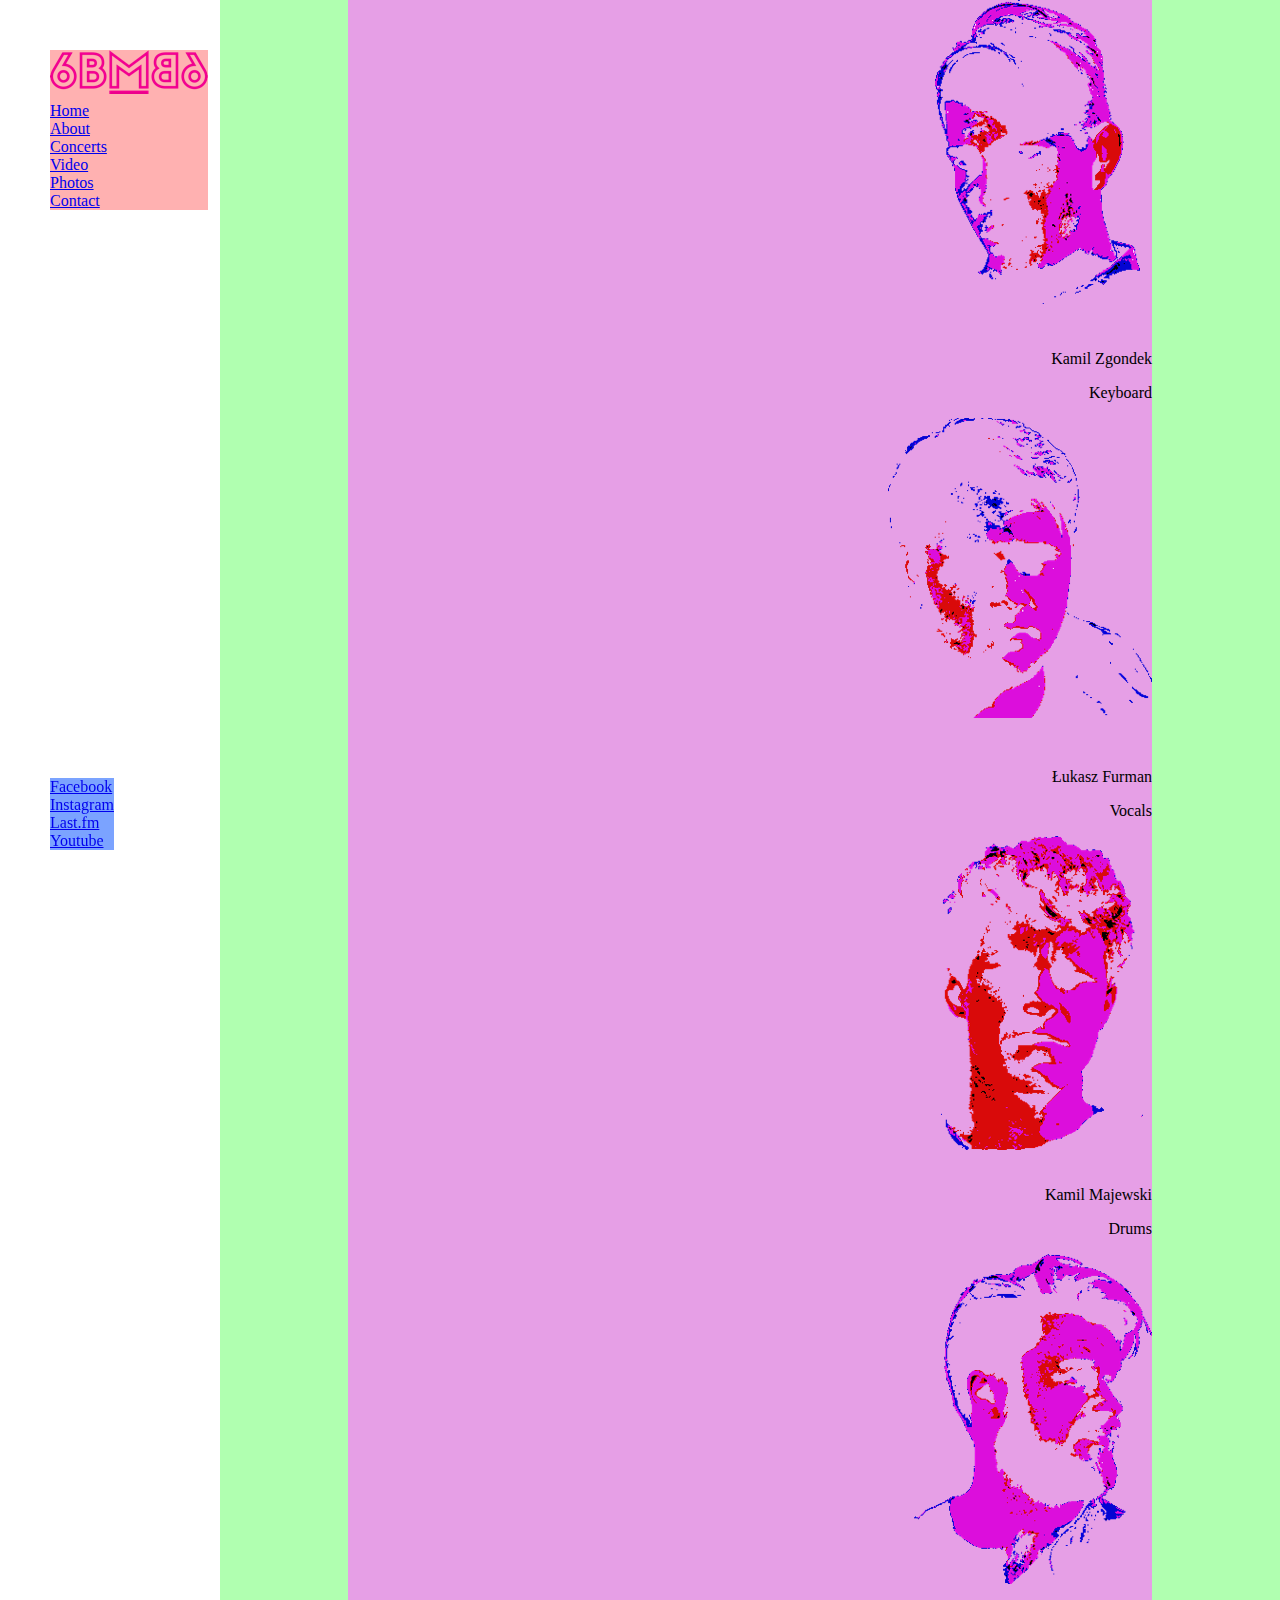
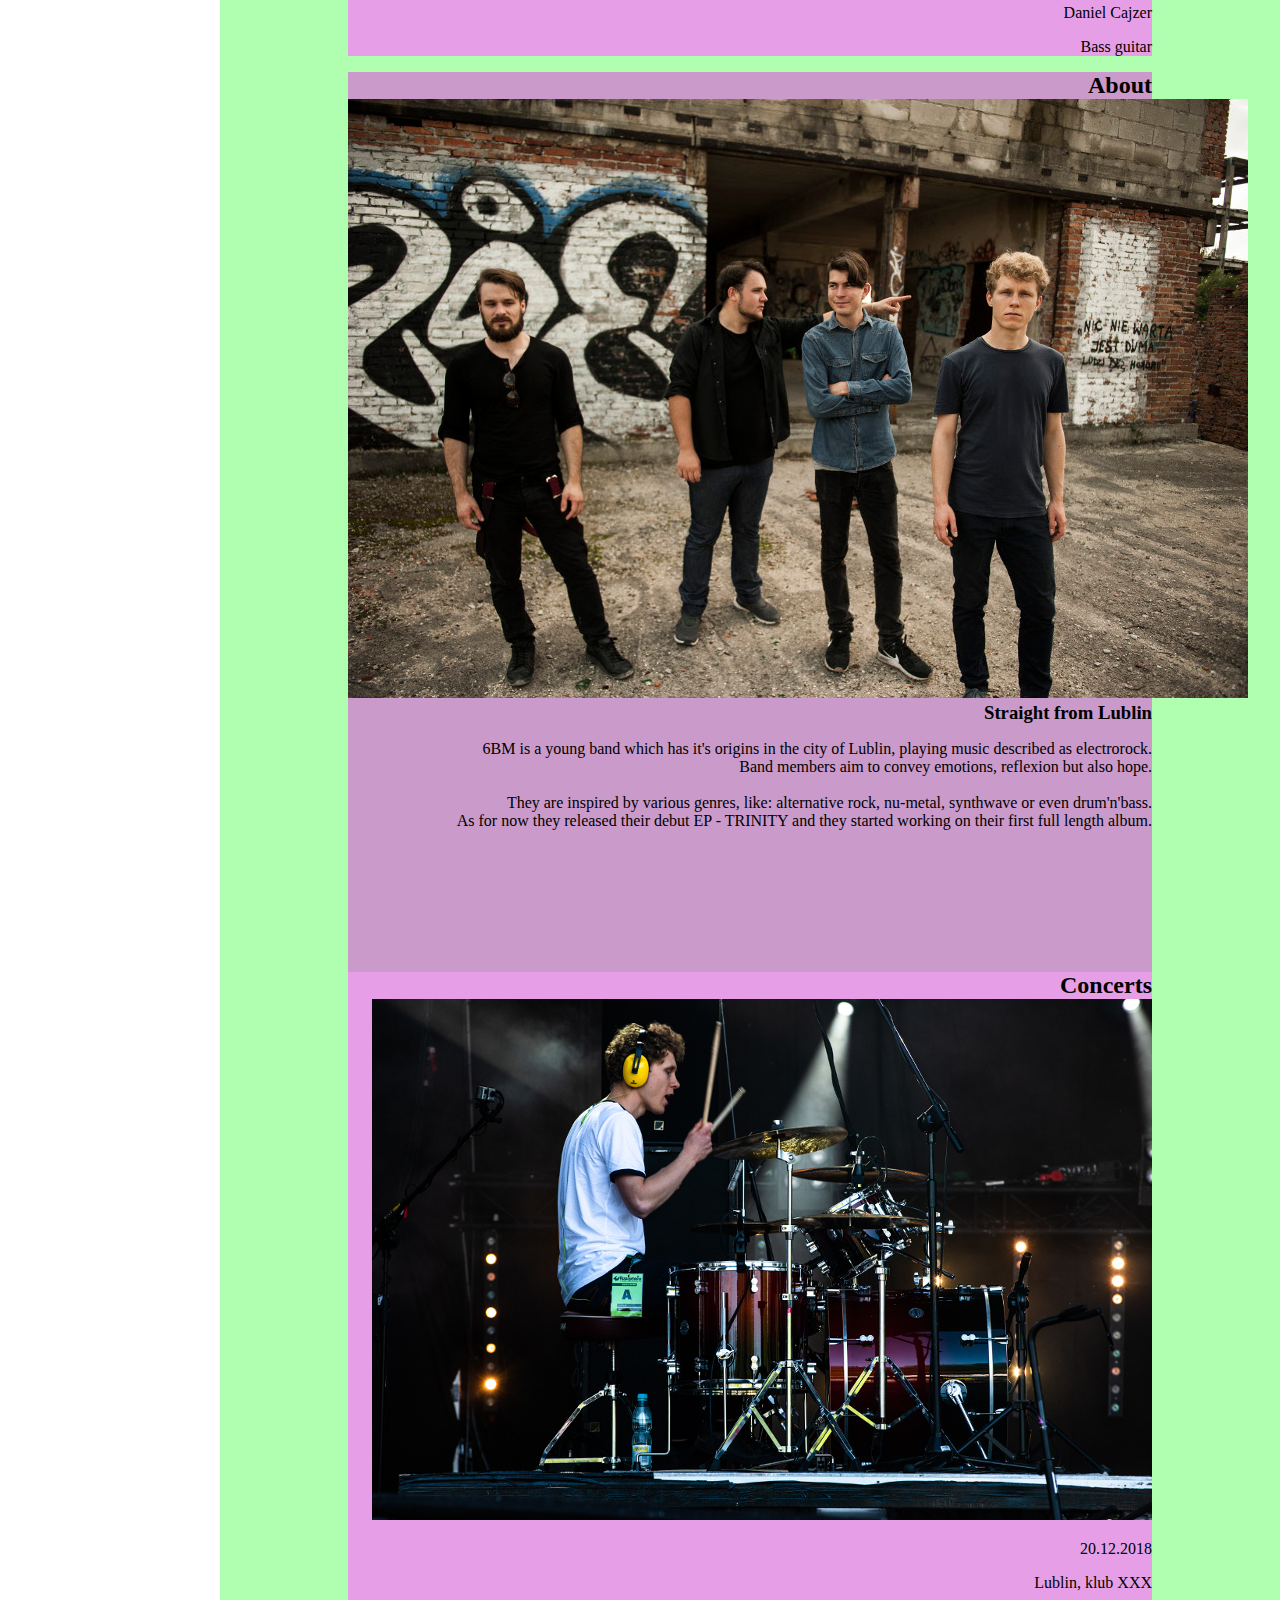
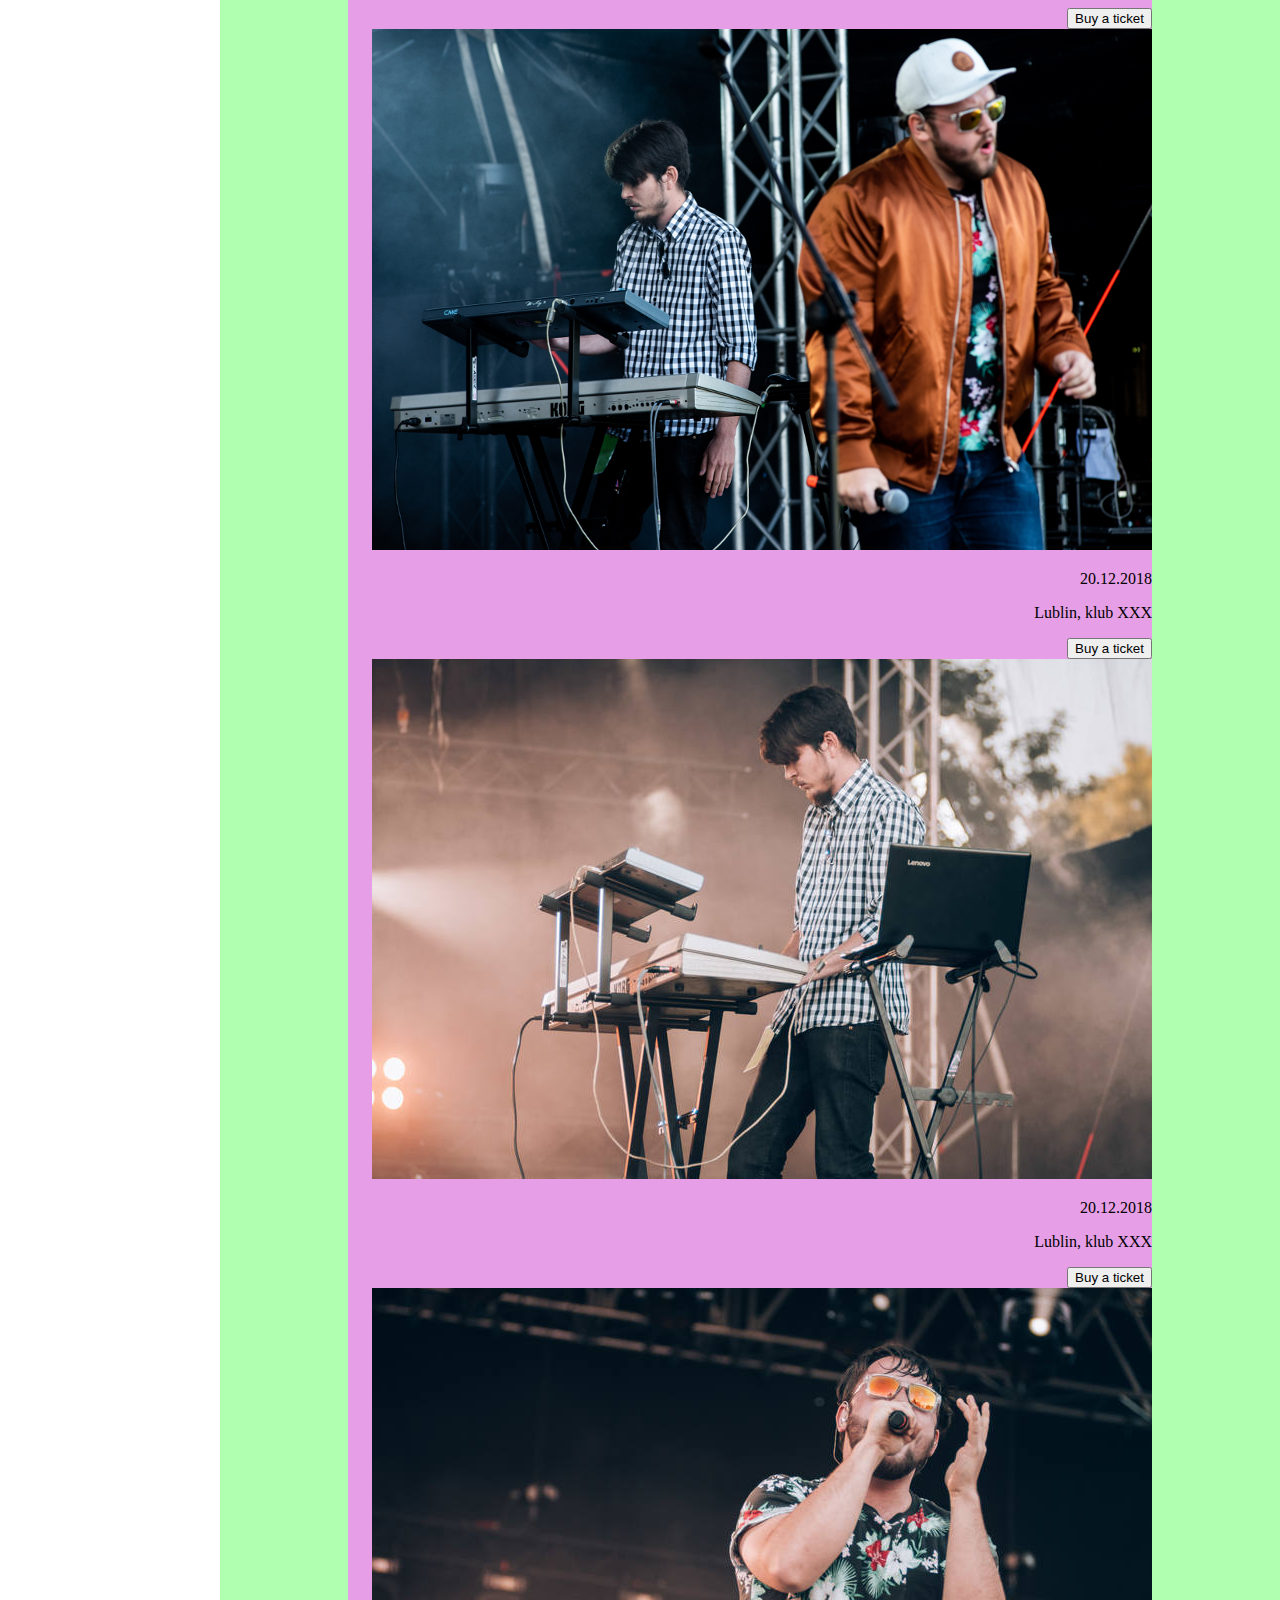
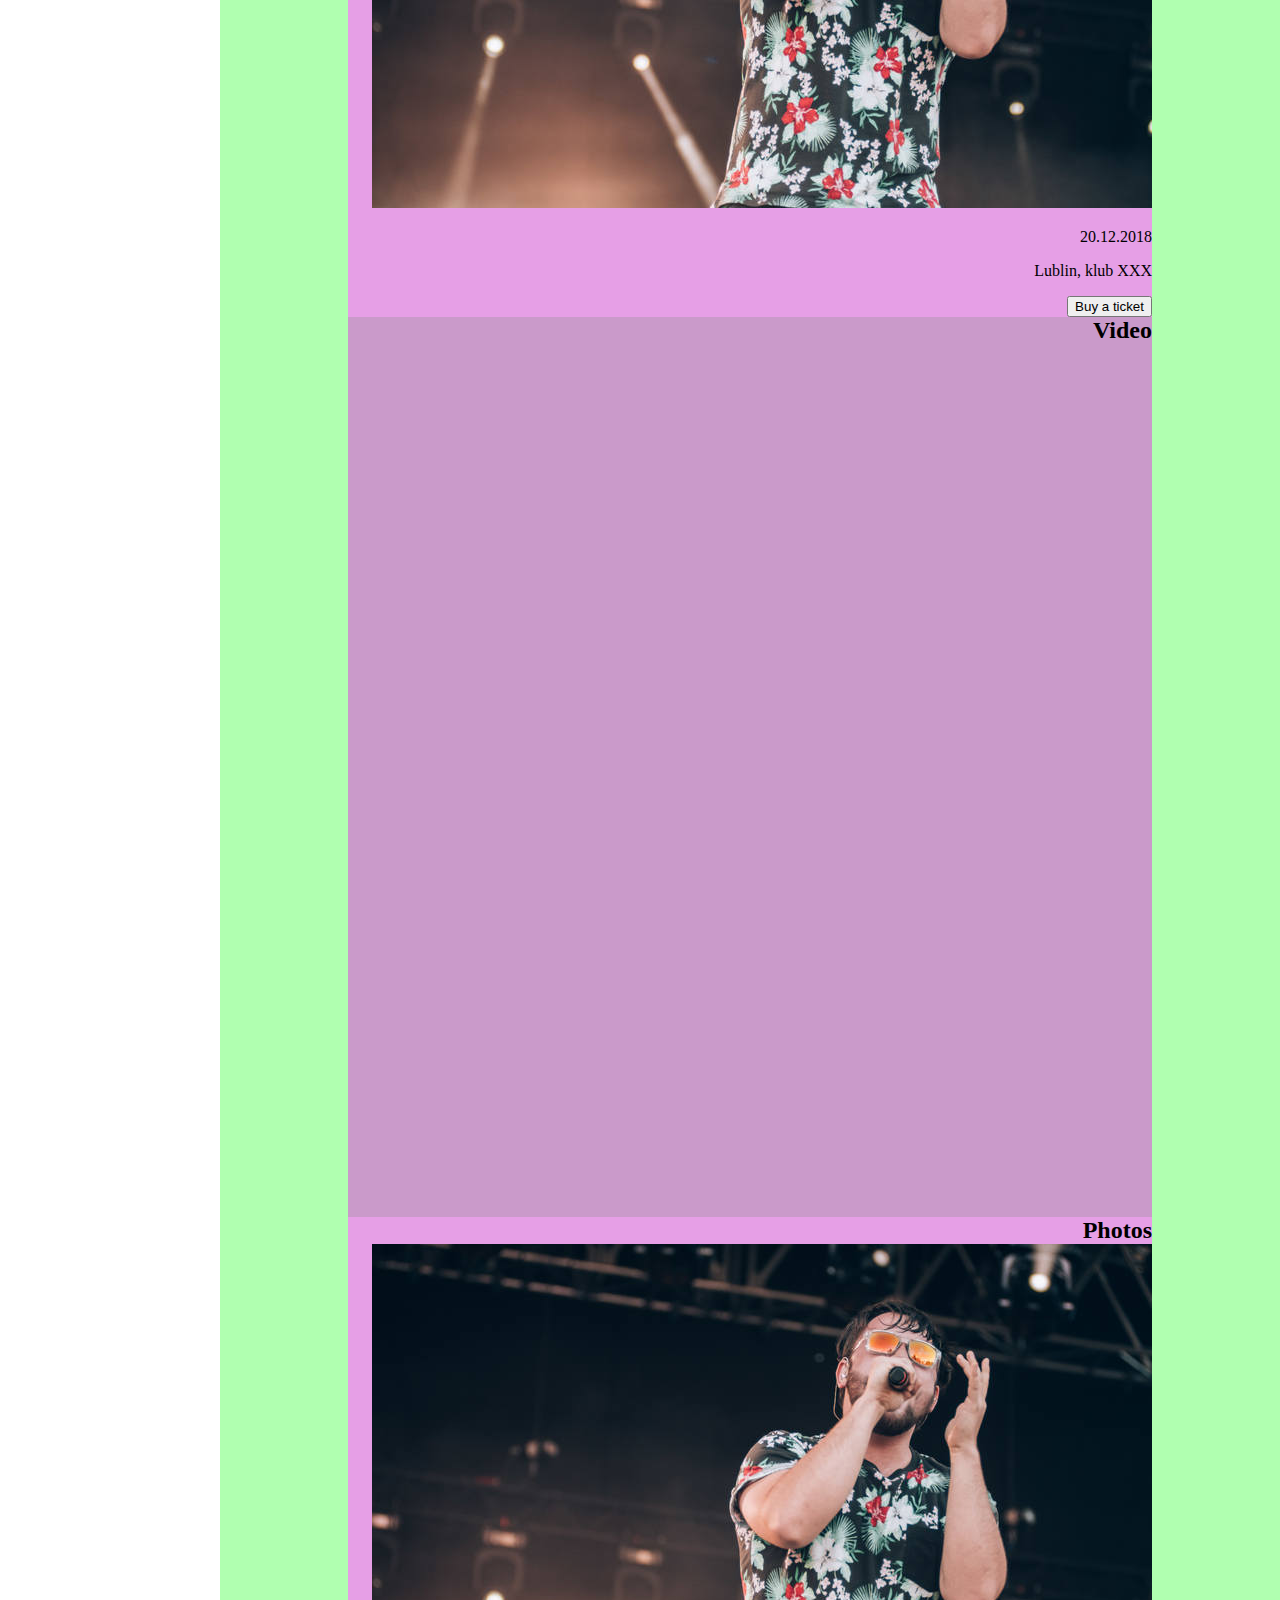
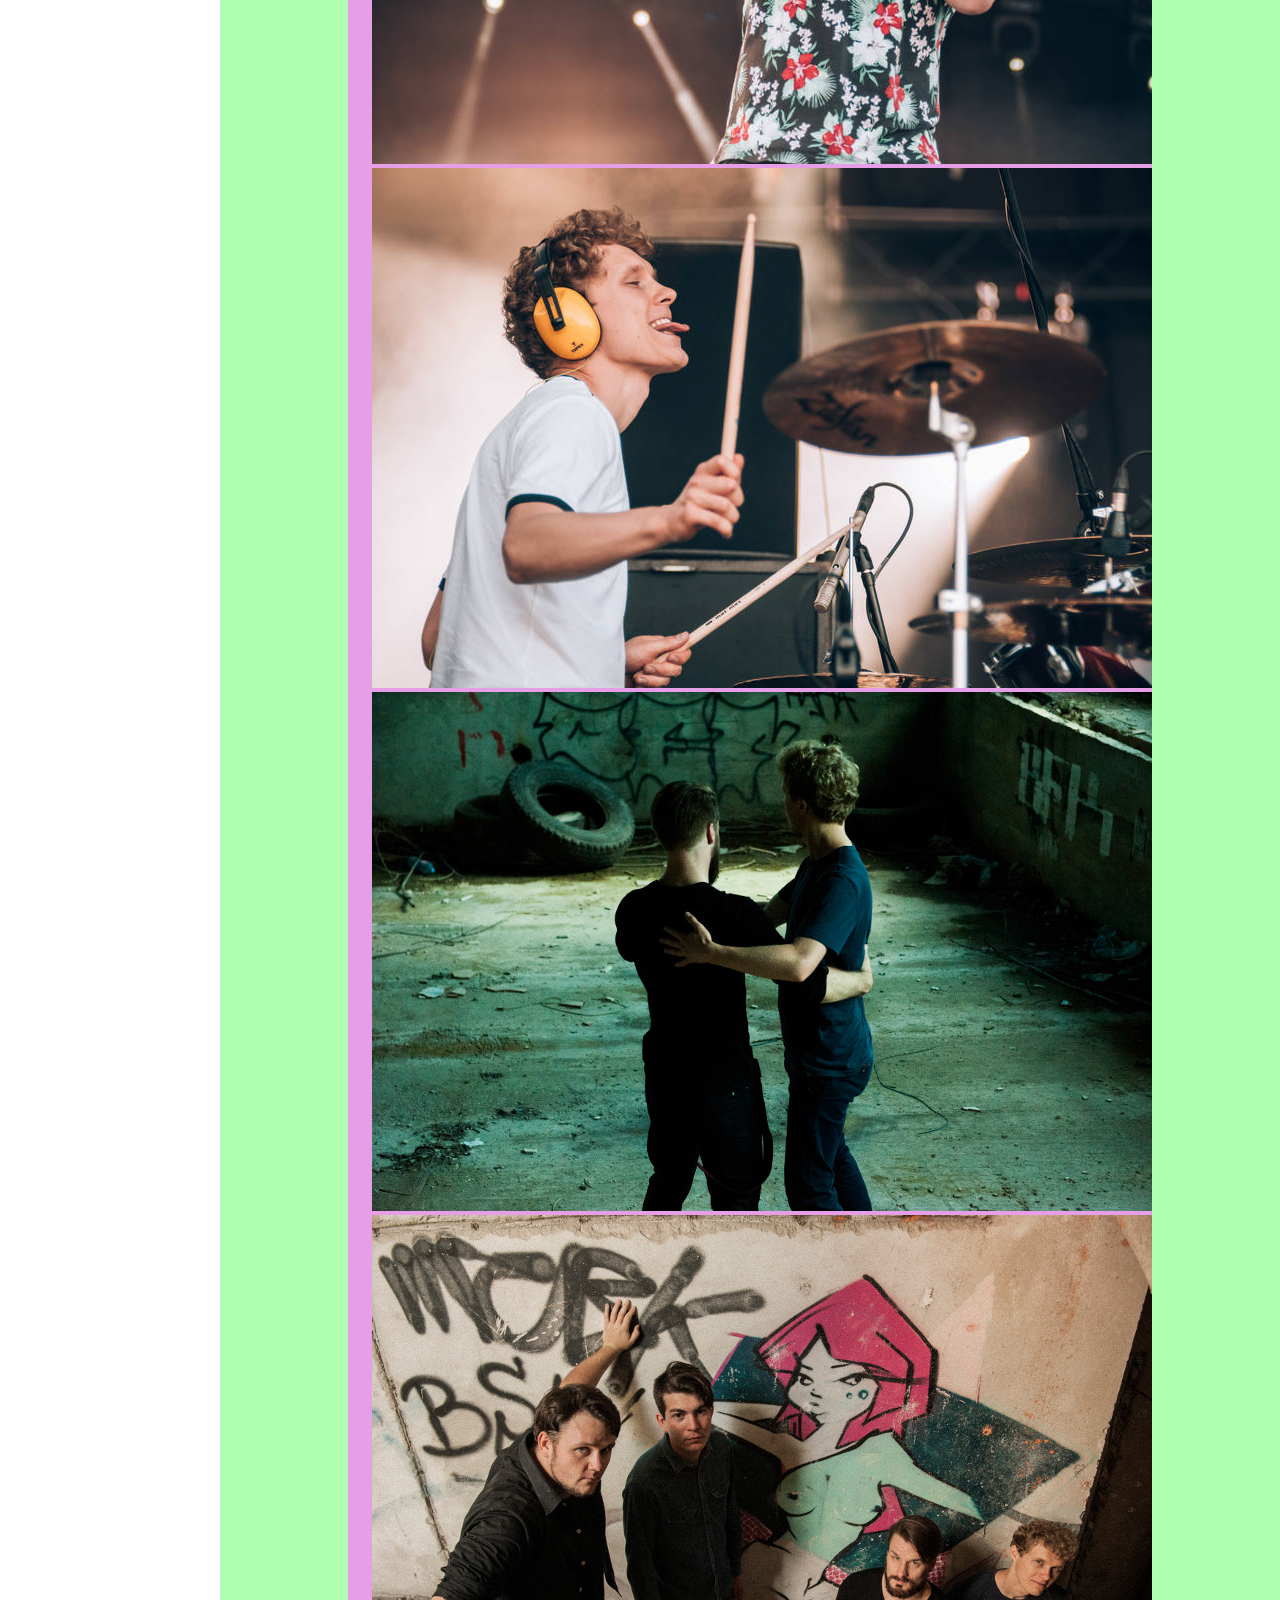
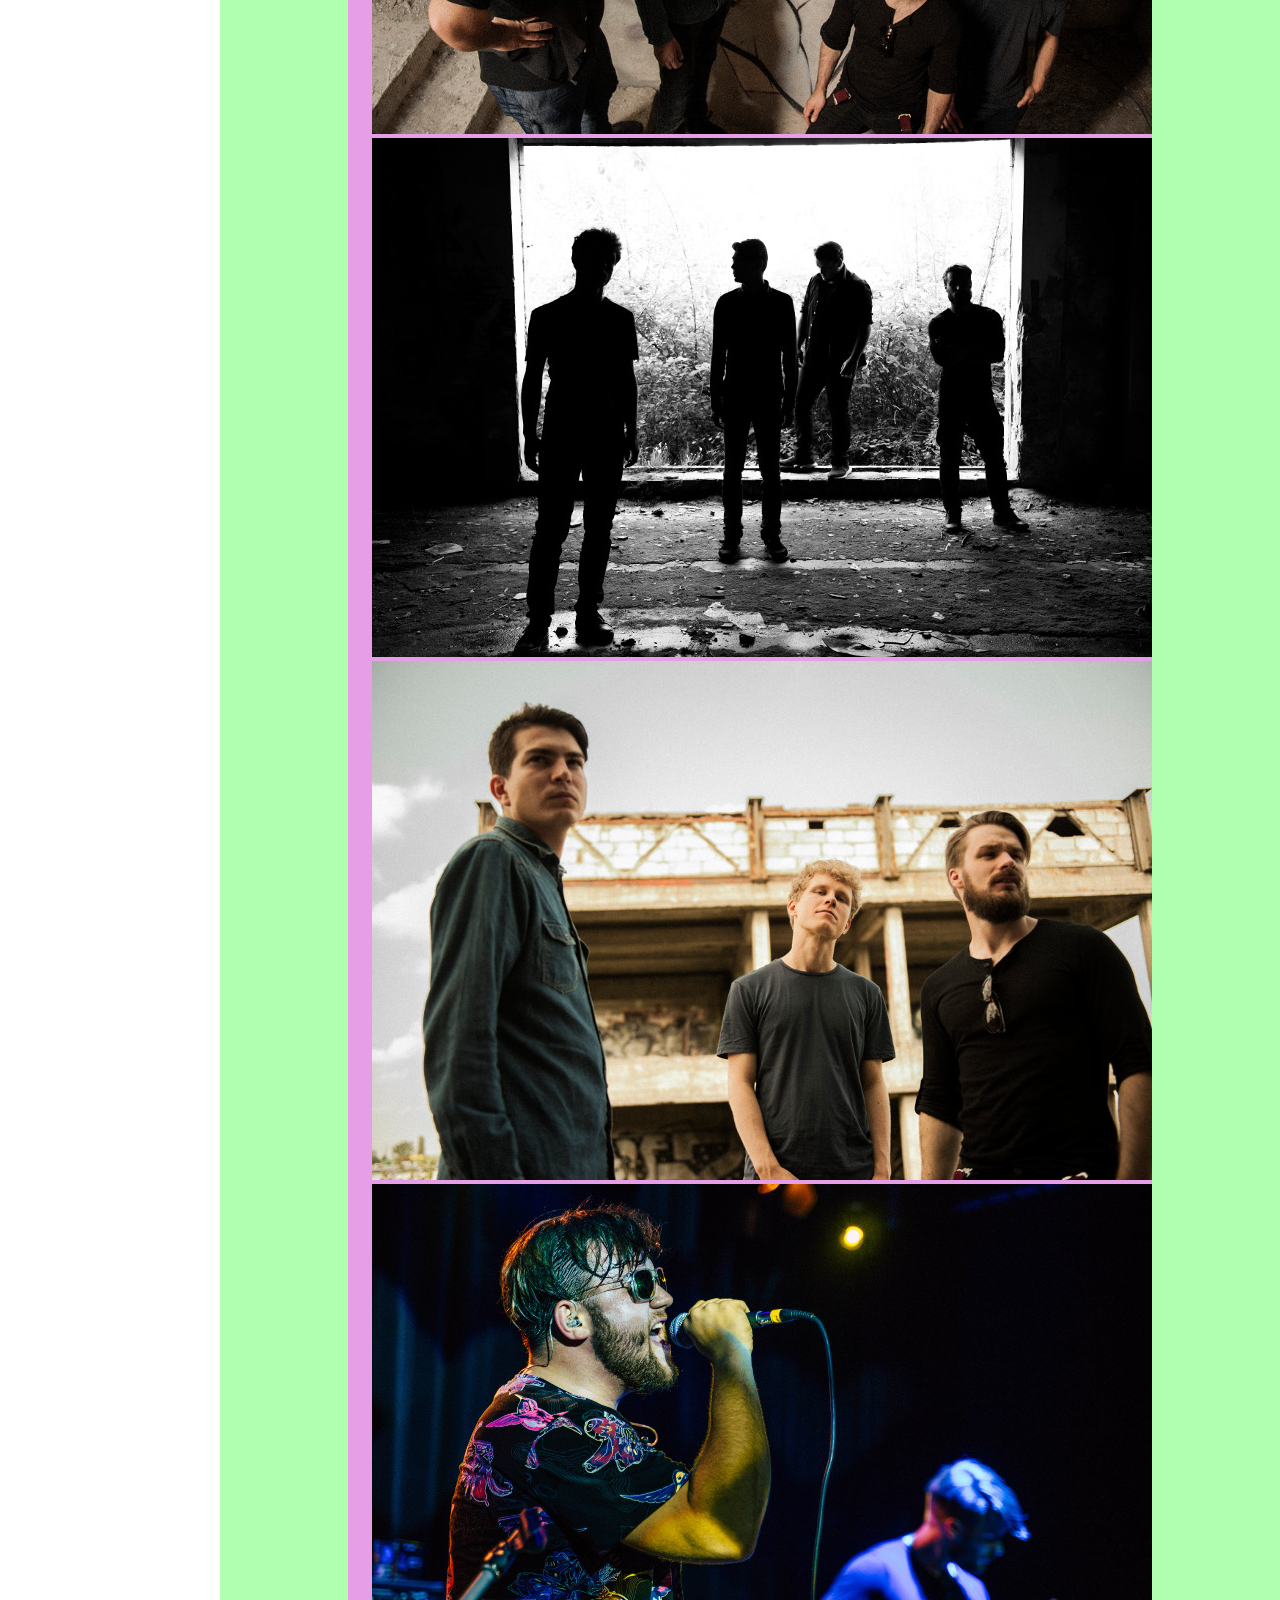
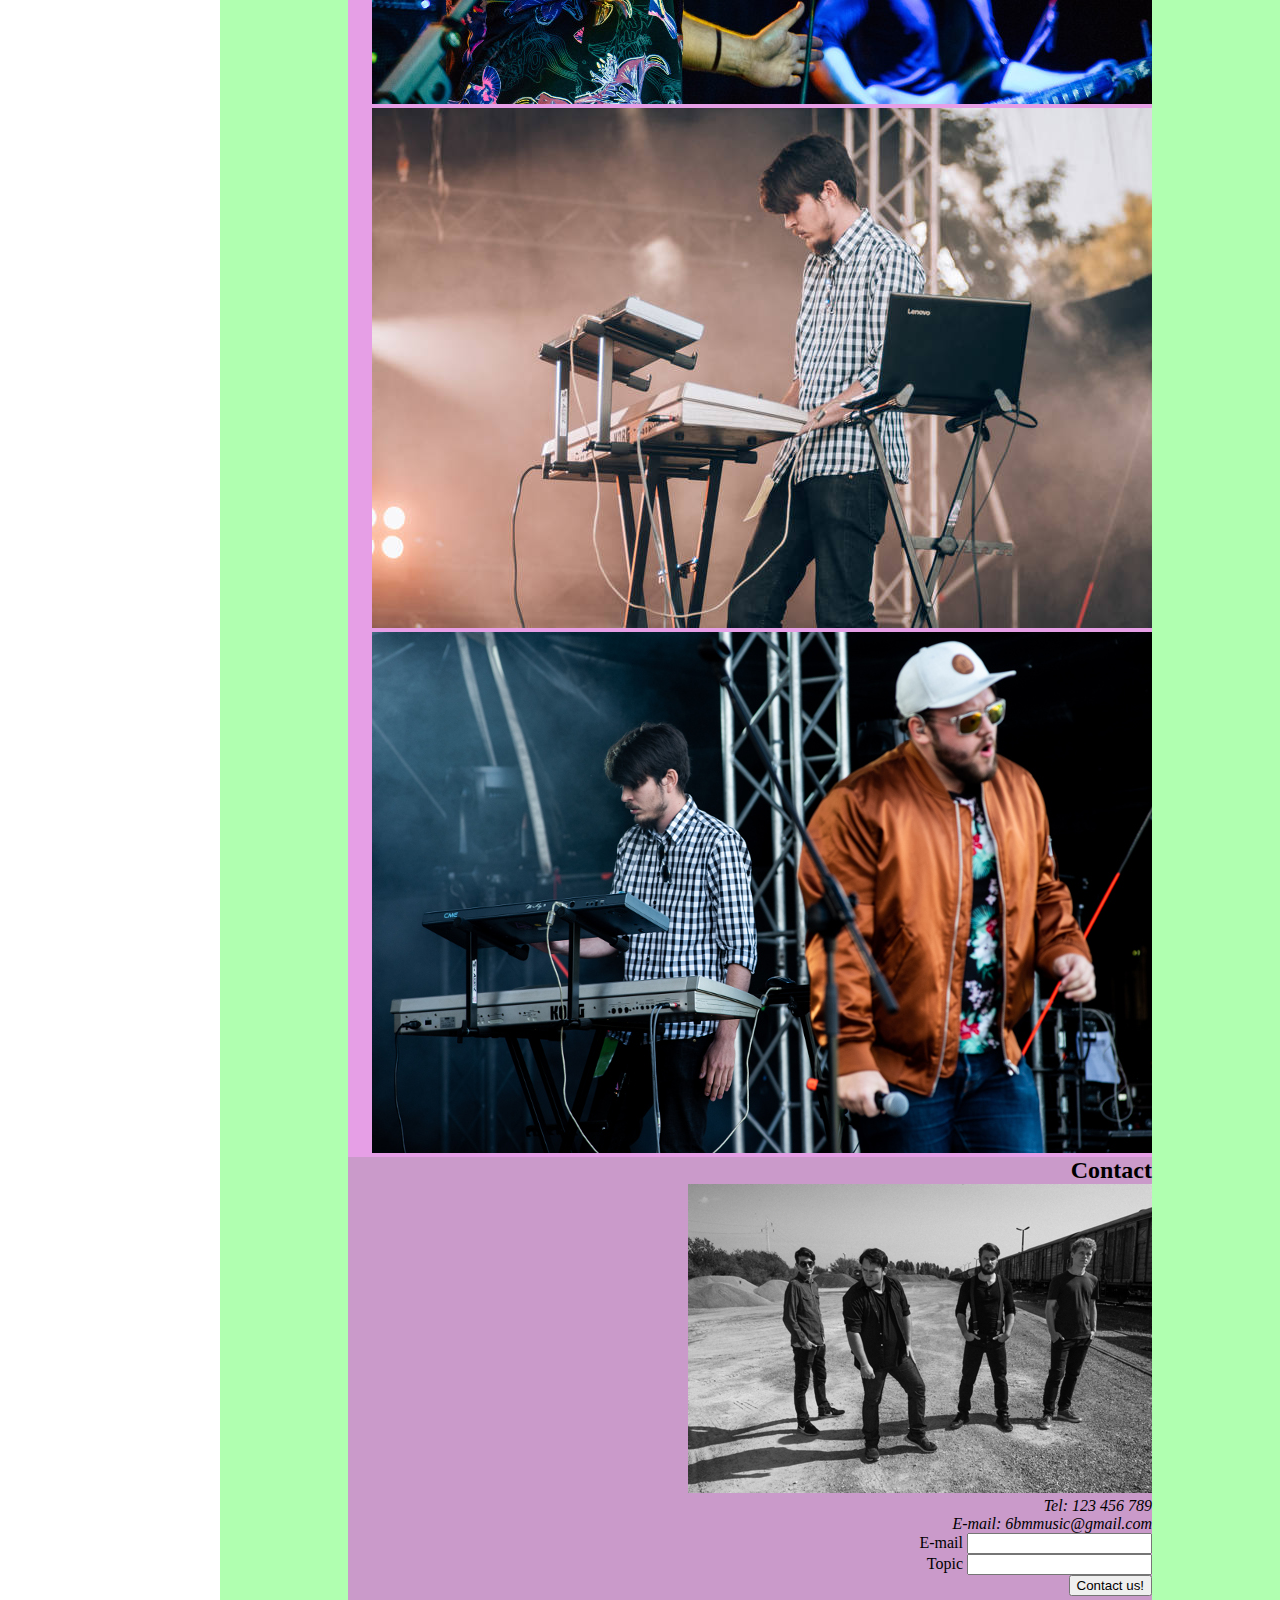
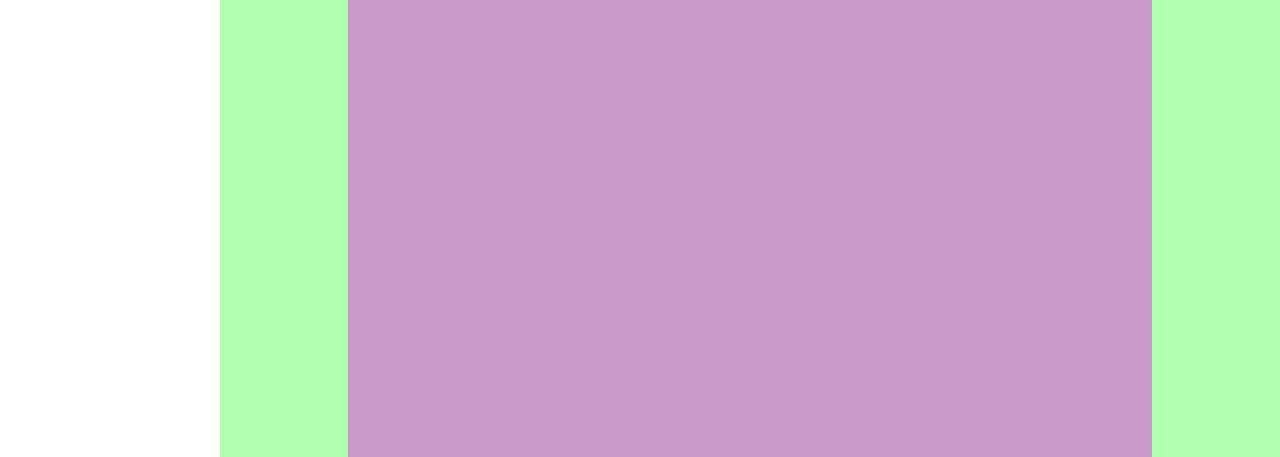
==== zadanie1/index.html @ a56b6c01 "startowa wersja strony" ====
<!DOCTYPE html>
<html lang="en">
    <head>
        <title>6BM Band Official Website</title>
        <link rel="stylesheet" type="text/css" href="./style.css" />
    </head>
    <body>
        <header class="page-header">
            <h1 class="page-brand">
                <img src="./images/logo.png" alt="6BM logo" />
            </h1>
            <nav class="page-navigation">
                <ul class="page-navigation__items">
                    <li class="page-navigation__item">
                        <a href="#home">Home</a>
                    </li>
                    <li class="page-navigation__item">
                        <a href="#about">About</a>
                    </li>
                    <li class="page-navigation__item">
                        <a href="#concerts">Concerts</a>
                    </li>
                    <li class="page-navigation__item">
                        <a href="#video">Video</a>
                    </li>
                    <li class="page-navigation__item">
                        <a href="#photos">Photos</a>
                    </li>
                    <li class="page-navigation__item">
                        <a href="#contact">Contact</a>
                    </li>
                </ul>
            </nav>
        </header>
        <main class="page-content">
            <section id="home" class="content-section">
                <!--
                    ZAGADNIENIE PONADPROGRAMOWE

                    Nagłówek 'Home' nie jest pokazany na projekcie graficznym, ale dobrą praktyką
                    jest umieszczanie nagłówków przy każdej głównej sekcji strony.
                    Pozwoli to na użytkownikom czytników ekranowych (np. osobom niewidomym lub niedowidzącym)
                    na zorientowanie się w strukturze naszej strony.
                    A żeby zachować wygląd strony adekwatny do projektu graficznego,
                    można utworzyć pomocniczą klasę CSS (np. 'screen-reader-only'),
                    która będzie ukrywała dany element dla standardowego użytkownika.

                    Należy jednak pamiętać, że ukrywanie elementów strony może obniżyć ranking
                    pozycjonowania twojej strony (SEO) i powinniśmy starać się umieszczać elementy nagłówkowe
                    w projekcie graficznym.
                    Dlatego też trzeba świadomie stosować to rozwiązanie i jeśli bardziej zależy nam na
                    pozycjonowaniu niż dostępności, wtedy możemy użyć więcej niż jeden znacznik <h1> i
                    używać go jako głównego nagłówka danych sekcji (w przypadku naszego projektu <h2>
                    zamienilibyśmy na <h1>, a <h3> na <h2>).
                -->
                <h2 class="content-section__header screen-reader-only">Home</h2>
                <ul class="band-members">
                    <li class="band-members__item">
                        <img class="band-members__image" src="./images/band-member01.png" alt="Image of stylized keyboard player's face" />
                        <p class="band-members__name">Kamil Zgondek</p>
                        <p class="band-members__desc">Keyboard</p>
                    </li>
                    <li class="band-members__item">
                        <img class="band-members__image" src="./images/band-member02.png" alt="Image of stylized vocalist's face" />
                        <p class="band-members__name">Łukasz Furman</p>
                        <p class="band-members__desc">Vocals</p>
                    </li>
                    <li class="band-members__item">
                        <img class="band-members__image" src="./images/band-member03.png" alt="Image of stylized drummer's face" />
                        <p class="band-members__name">Kamil Majewski</p>
                        <p class="band-members__desc">Drums</p>
                    </li>
                    <li class="band-members__item">
                        <img class="band-members__image" src="./images/band-member04.png" alt="Image of stylized bassist's face" />
                        <p class="band-members__name">Daniel Cajzer</p>
                        <p class="band-members__desc">Bass guitar</p>
                    </li>
                </ul>

            </section>
            <section id="about" class="content-section about-section">
                <h2 class="content-section__header">About</h2>
                <img src="./images/band01.jpg" alt="Image of band members standing at the construction site" />
                <div class="about-section__desc">
                    <h3 class="about-section__desc-header">Straight from Lublin</h3>
                    <p class="about-section__desc-details">
                        6BM is a young band which has it's origins in the city of Lublin, playing music described as electrorock.<br/>
                        Band members aim to convey emotions, reflexion but also hope.<br/><br/>
                        They are inspired by various genres, like: alternative rock, nu-metal, synthwave or even drum'n'bass.<br/>
                        As for now they released their debut EP - TRINITY and they started working on their first full length album.
                    </p>
                </div>
            </section>
            <section id="concerts" class="content-section">
                <h2 class="content-section__header">Concerts</h2>
                <div class="concerts">
                    <article class="concerts__item">
                        <img class="concerts__image" src="./images/band02_WiechnikMarcin.jpg" alt="Image of band drummer during a concert" />
                        <header class="concerts__info">
                            <p class="concerts__date">20.12.2018</p>
                            <p class="concerts__location">Lublin, klub XXX</p>
                            <button class="button">Buy a ticket</button>
                        </header>
                    </article>
                    <article class="concerts__item">
                        <img class="concerts__image" src="./images/band03_WiechnikMarcin.jpg" alt="Image of band vocalist and keyboard player during a concert" />
                        <header class="concerts__info">
                            <p class="concerts__date">20.12.2018</p>
                            <p class="concerts__location">Lublin, klub XXX</p>
                            <button class="button">Buy a ticket</button>
                        </header>
                    </article>
                    <article class="concerts__item">
                        <img class="concerts__image" src="./images/band04_JakubBodys.jpg" alt="Image of band keyboard player during a concert" />
                        <header class="concerts__info">
                            <p class="concerts__date">20.12.2018</p>
                            <p class="concerts__location">Lublin, klub XXX</p>
                            <button class="button">Buy a ticket</button>
                        </header>
                    </article>
                    <article class="concerts__item">
                        <img class="concerts__image" src="./images/band05_JakubBodys.jpg" alt="Image of band vocalist during a concert" />
                        <header class="concerts__info">
                            <p class="concerts__date">20.12.2018</p>
                            <p class="concerts__location">Lublin, klub XXX</p>
                            <button class="button">Buy a ticket</button>
                        </header>
                    </article>
                </div>
            </section>
            <section id="video" class="content-section">
                <h2 class="content-section__header">Video</h2>
                <iframe width="853" height="480" src="https://www.youtube.com/embed/AstRXh-vKNI?rel=0" frameborder="0" allow="autoplay; encrypted-media" allowfullscreen></iframe>
            </section>
            <section id="photos" class="content-section">
                <h2 class="content-section__header">Photos</h2>
                <ul class="gallery">
                    <li class="gallery__item">
                        <img class="gallery__image" src="./images/band05_JakubBodys.jpg" alt="Image of band vocalist during a concert" />
                    </li>
                    <li class="gallery__item">
                        <img class="gallery__image" src="./images/band06_JakubBodys.jpg" alt="Image of band drummer during a concert" />
                    </li>
                    <li class="gallery__item">
                        <img class="gallery__image" src="./images/band07.jpg" alt="Image of band members at the construction site" />
                    </li>
                    <li class="gallery__item">
                        <img class="gallery__image" src="./images/band08.jpg" alt="Image of band members posing against the wall with graffiti" />
                    </li>
                    <li class="gallery__item">
                        <img class="gallery__image" src="./images/band09.jpg" alt="Image of band members standing in the shadows" />
                    </li>
                    <li class="gallery__item">
                        <img class="gallery__image" src="./images/band10.jpg" alt="Image of band members standing at the construction site" />
                    </li>
                    <li class="gallery__item">
                        <img class="gallery__image" src="./images/band11.jpg" alt="Image of band vocalist during a concert" />
                    </li>
                    <li class="gallery__item">
                        <img class="gallery__image" src="./images/band04_JakubBodys.jpg" alt="Image of band keyboard player during a concert" />
                    </li>
                    <li class="gallery__item">
                        <img class="gallery__image" src="./images/band03_WiechnikMarcin.jpg" alt="Image of band vocalist and keyboard player during a concert" />
                    </li>
                </ul>
            </section>
            <section id="contact" class="content-section">
                <h2 class="content-section__header">Contact</h2>
                <img class="gallery__image" src="./images/band12.jpg" alt="Image of band members posing next to a train" />
                <address>
                    Tel: 123 456 789<br/>
                    E-mail: 6bmmusic@gmail.com
                </address>
                <form class="form">
                    <div class="form__field">
                        <label class="form__label" for="email">E-mail</label>
                        <input class="form__input" type="email" name="email" id="email" required />
                    </div>
                    <div class="form__field">
                        <label class="form__label" for="topic">Topic</label>
                        <input class="form__input" type="text" name="topic" id="topic" required />
                    </div>
                    <div class="form__field">
                        <button class="button" type="submit">Contact us!</button>
                    </div>
                </form>
            </section>
        </main>
        <footer class="page-footer">
            <!--
                ZAGADNIENIE PONADPROGRAMOWE

                Podobnie jak wyżej, nagłówek jest utworzony dla użytku czytników ekranowych.
            -->
            <h2 class="screen-reader-only">Social media links</h2>
            <ul class="social-links">
                <li class="social-links__item">
                    <a class="social-links__link" href="http://facebook.com/">Facebook</a>
                </li>
                <li class="social-links__item">
                    <a class="social-links__link" href="http://instagram.com/">Instagram</a>
                </li>
                <li class="social-links__item">
                    <a class="social-links__link" href="http://last.fm/">Last.fm</a>
                </li>
                <li class="social-links__item">
                    <a class="social-links__link" href="http://youtube.com/">Youtube</a>
                </li>
            </ul>
        </footer>
    </body>
</html>
---- zadanie1/style.css ----
/*
Przeglądarki internetowe nadają znacznikom HTML wartości początkowe,
które się różnią w zależności od producenta (np. Chrome, Firefox, Opera, Internet Explorer, Microsoft Edge).
Dlatego popularną praktyką jest tworzenie tzw. resetów,
czyli plików CSS zawierających reguły, które nadpisują te wartości,
aby były one jednolite niezalenie od przeglądarki.

Więcej na ten temat: https://cssreset.com/what-is-a-css-reset/
*/

* {
    box-sizing: border-box;
}

body {
    margin: 0;
    padding: 0;
}

h1, h2, h3 {
    margin: 0;
}

ul {
    list-style: none;
    margin: 0;
    padding: 0;
}

/*
ZAGADNIENIE PONADPROGRAMOWE

Rekomendowany zestaw właściwości, które pozwalają na ukrycie tekstu w taki sposób,
że będzie niewidoczny do standardowego użytkownika, a czytniki ekranowe wciąż będą go czytać.

Więcej na ten temat: https://webaim.org/techniques/css/invisiblecontent/
*/
.screen-reader-only {
    position: absolute;
    left: -10000px;
    top: auto;
    width: 1px;
    height: 1px;
    overflow: hidden;
}

/*
Sekcja pomocnicza, aby zwizualizować pozycje głównych bloków strony. Będzie usunięta w następnych krokach.
*/
.page-header {
    background-color: #ffb1b1;
}

.page-content {
    background-color: #b0ffb0;
}

.page-footer {
    background-color: #7ba3ff;
}

.content-section {
    background-color: #ca9aca;
}
.content-section:nth-child(odd) {
    background-color: #e69fe6;
}
/*
Koniec sekcji pomocniczej
*/

/*
Ustawiając sekcje nagłówka i stopki w pozycji 'fixed' sprawiamy,
że niezależnie od pozycji paska przewijania elementy te będą znajdowały się
w tej samej pozycji względem okna przeglądarki.
Natomiast pozycję tę ustawiamy za pomocą parametrów 'top', 'bottom', 'right', 'left'.
*/
.page-header {
    position: fixed;
    top: 50px;
    left: 50px;
}

.page-footer {
    position: fixed;
    bottom: 50px;
    left: 50px;
}

/*
Lewy margines ustawiony na kontenerze z główną zawartością strony sprawia,
że nie będzie ona nachodzić na nagłówek i stopkę niezależnie od pozycji paska przewijania.
Na projekcie graficznym sekcja menu ma szerokość około 170px i jest oddalona od krawędzi ekranu
o 50px, więc można założyć, że 220px marginesu będzie wartością stosunkowo bezpieczną.
Z kolei spady (padding) nadane na kontener wyznaczają minimalną odległość, na jaką będzie oddalona
treść strony od otaczających ją granic kontenera (wartość "0 10%" jest
skrótem od padding-top: 0, padding-bottom: 0, padding-left: 10%, padding-right: 10%).
Właściwość "text-align: right" przykleja zawartość do prawej strony
(oddziałuje na elementy, które są elementami inline'owymi, np. tekst, znaczniki <a>, <span> czy elementy z nadanym stylem "display: inline-block").
*/
.page-content {
    margin-left: 220px;
    padding: 0 10%;
    text-align: right;
}

/*
Projekt graficzny zakłada, że każda sekcja strony będzie wypełniać całą wysokość okna przeglądarki
lub więcej, jeśli zawartość danej sekcji jest wyższa. Dlatego świetnym rozwiązaniem
będzie użycie jednostki "vh", która oznacza 1% wysokości okna przeglądarki z właściwością "min-height",
która wymusza wysokość elementu na zadaną wartość lub wyższą.
*/
.content-section {
    min-height: 100vh;
}
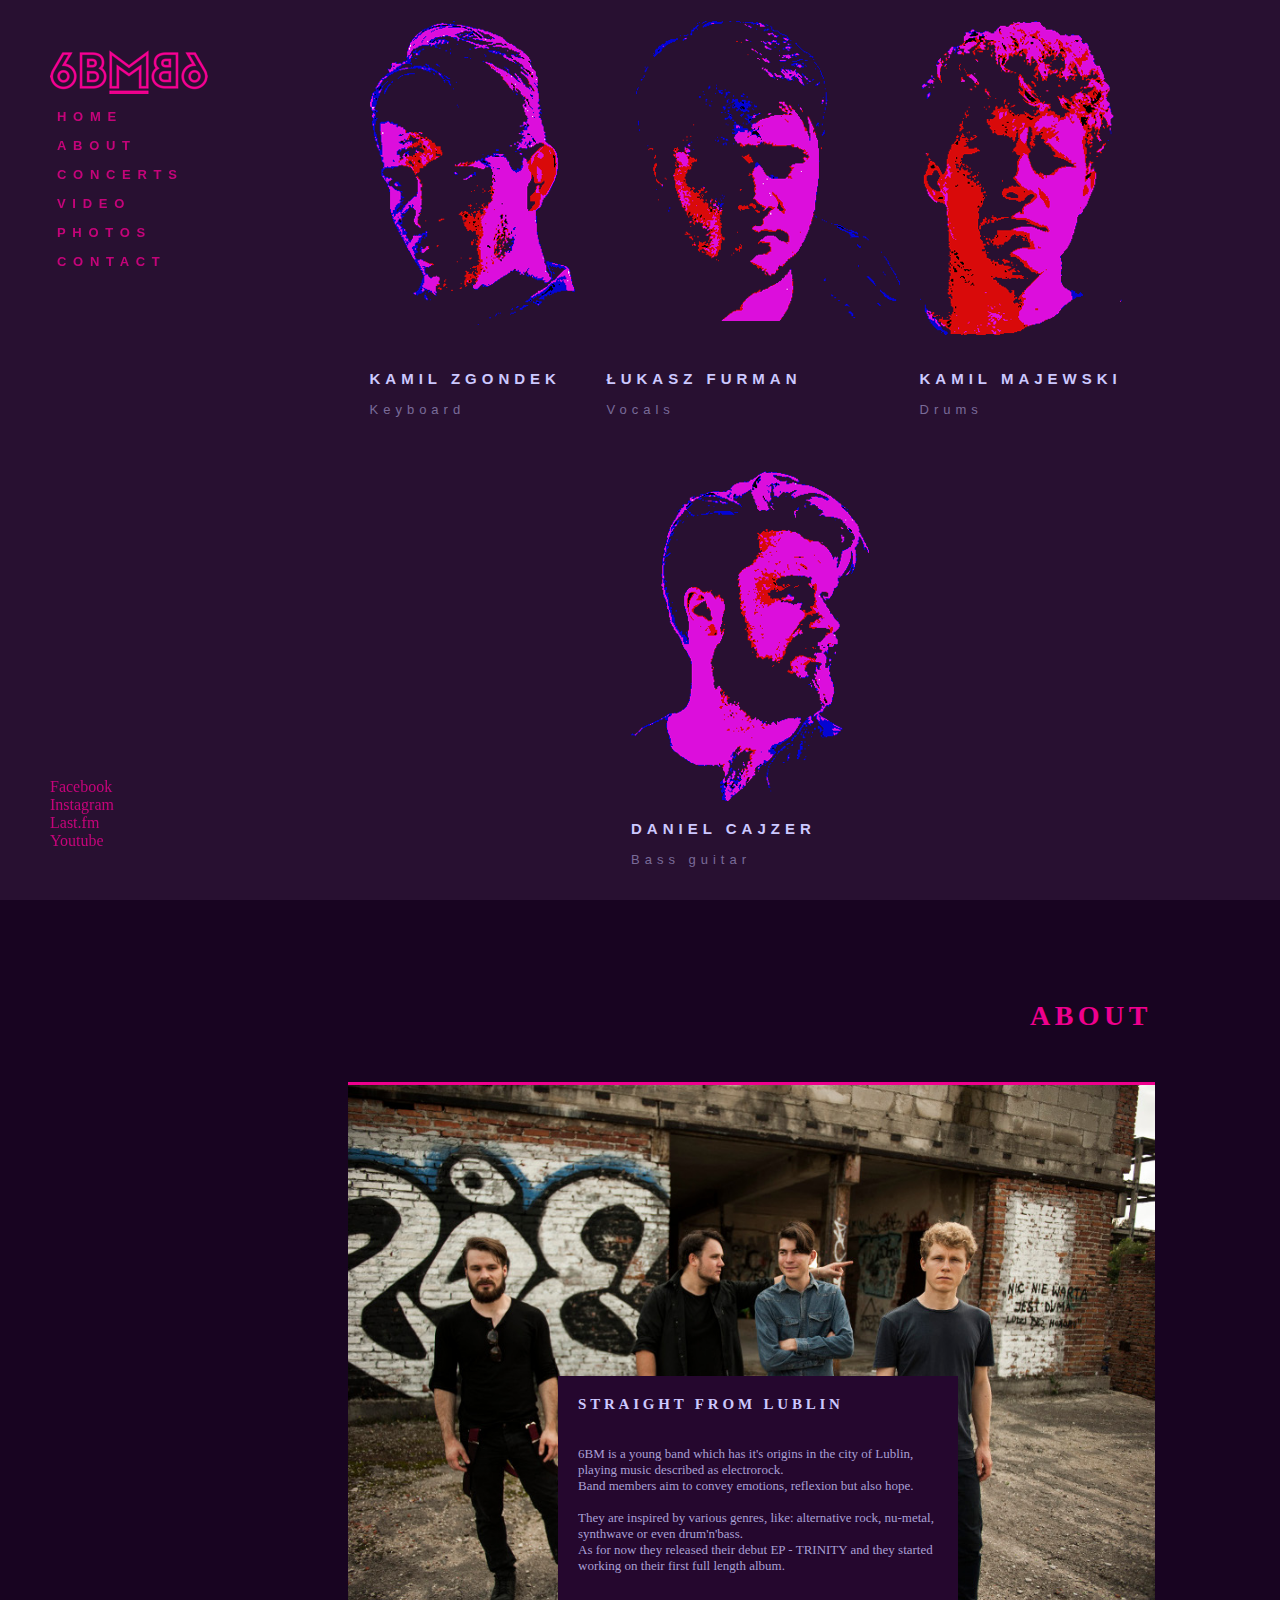
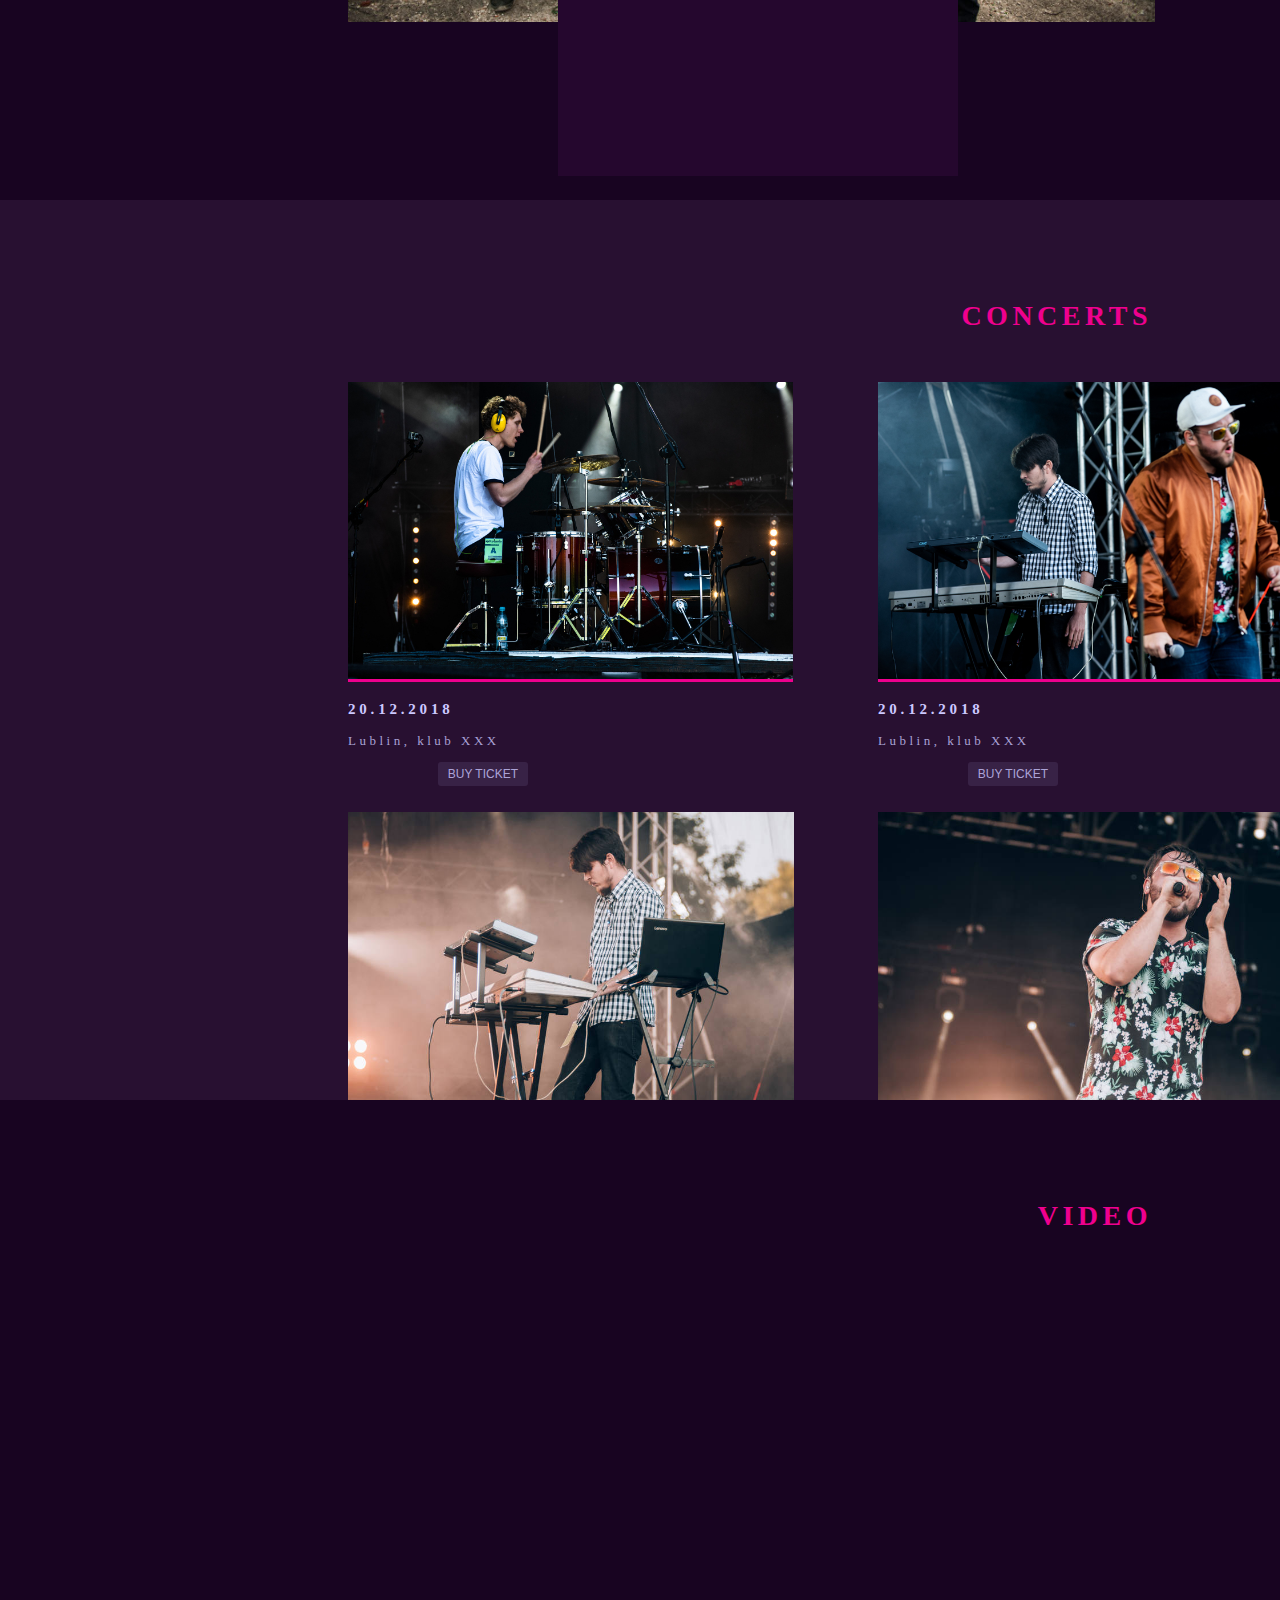
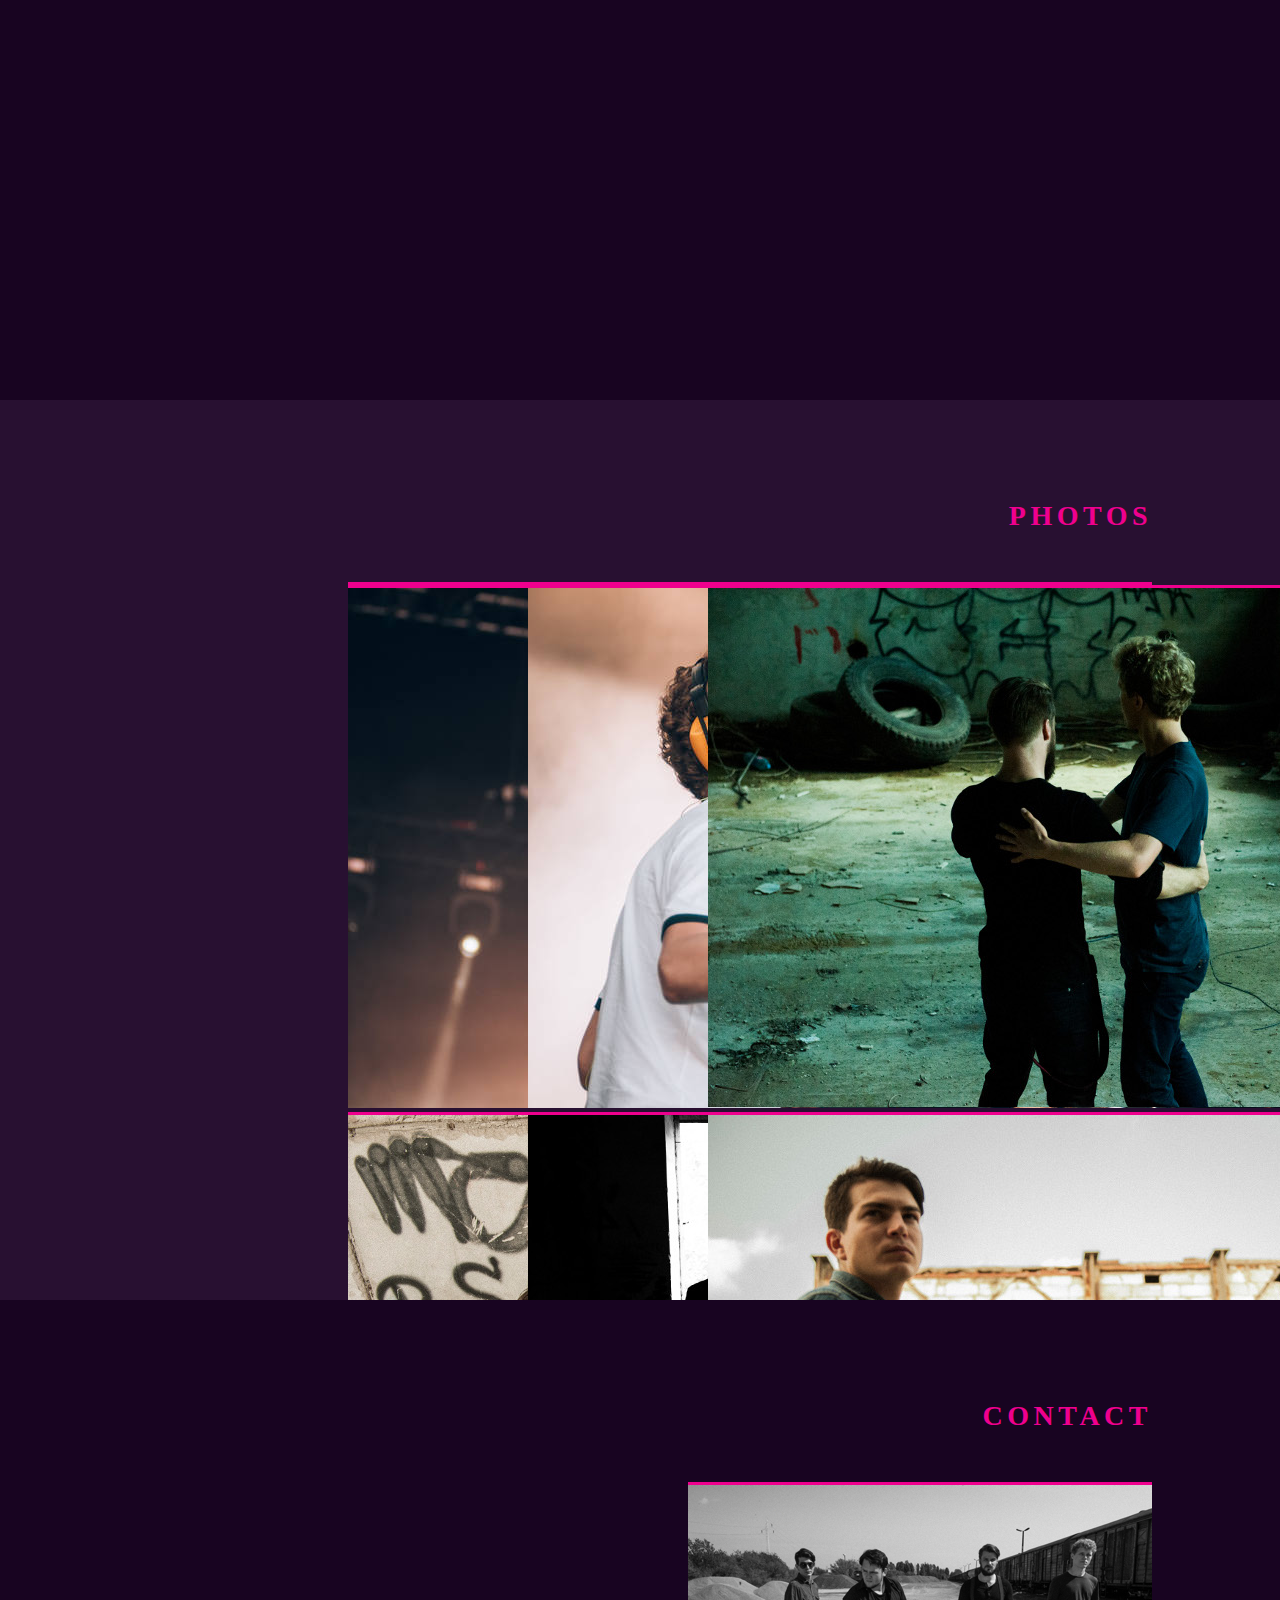
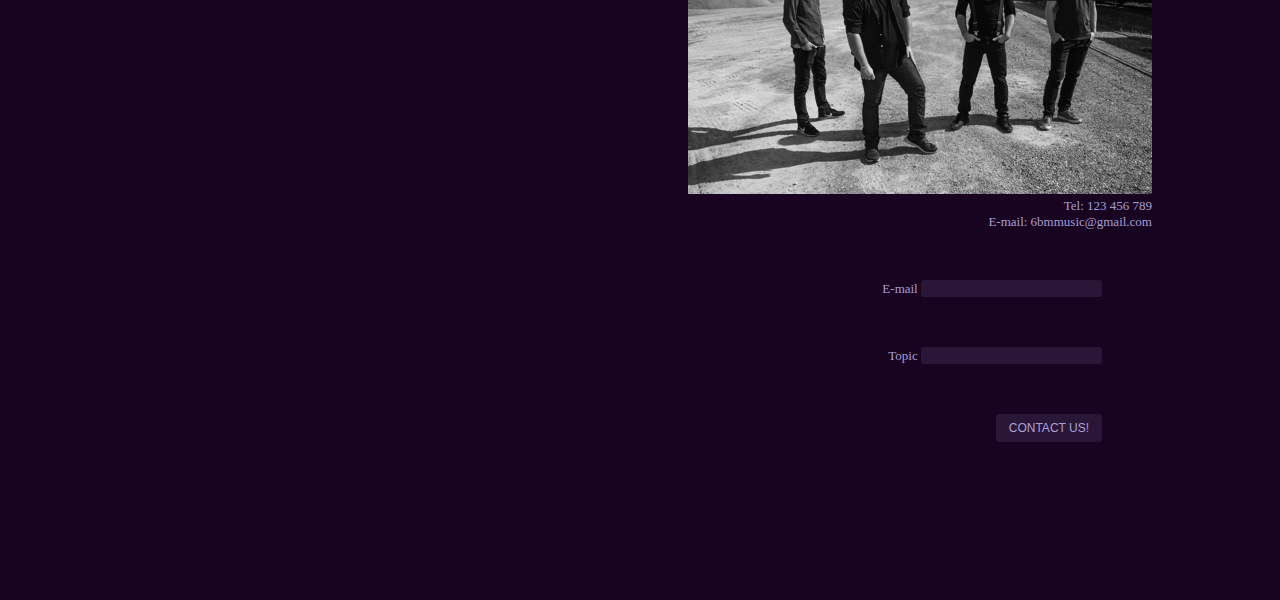
==== commit f26d1481: "work continues" ====
--- a/zadanie1/index.html
+++ b/zadanie1/index.html
@@ -2,7 +2,7 @@
 <html lang="en">
     <head>
         <title>6BM Band Official Website</title>
-        <link rel="stylesheet" type="text/css" href="./style.css" />
+        <link rel="stylesheet" type="text/css" href="./style.css"/>
     </head>
     <body>
         <header class="page-header">
@@ -99,7 +99,7 @@
                         <header class="concerts__info">
                             <p class="concerts__date">20.12.2018</p>
                             <p class="concerts__location">Lublin, klub XXX</p>
-                            <button class="button">Buy a ticket</button>
+                            <button class="button">Buy ticket</button>
                         </header>
                     </article>
                     <article class="concerts__item">
@@ -107,7 +107,7 @@
                         <header class="concerts__info">
                             <p class="concerts__date">20.12.2018</p>
                             <p class="concerts__location">Lublin, klub XXX</p>
-                            <button class="button">Buy a ticket</button>
+                            <button class="button">Buy ticket</button>
                         </header>
                     </article>
                     <article class="concerts__item">
@@ -115,7 +115,7 @@
                         <header class="concerts__info">
                             <p class="concerts__date">20.12.2018</p>
                             <p class="concerts__location">Lublin, klub XXX</p>
-                            <button class="button">Buy a ticket</button>
+                            <button class="button">Buy ticket</button>
                         </header>
                     </article>
                     <article class="concerts__item">
@@ -123,7 +123,7 @@
                         <header class="concerts__info">
                             <p class="concerts__date">20.12.2018</p>
                             <p class="concerts__location">Lublin, klub XXX</p>
-                            <button class="button">Buy a ticket</button>
+                            <button class="button">Buy ticket</button>
                         </header>
                     </article>
                 </div>
--- a/zadanie1/style.css
+++ b/zadanie1/style.css
@@ -17,6 +17,7 @@
     padding: 0;
 }
 
+
 h1, h2, h3 {
     margin: 0;
 }
@@ -25,6 +26,28 @@
     list-style: none;
     margin: 0;
     padding: 0;
+    text-decoration: none;
+}
+
+/* MENU */
+
+.page-navigation__item {
+    font-family: Helvetica;
+    text-transform: uppercase;
+    font-weight: bold;
+    font-size: 13px;
+    letter-spacing: 6.7px;
+    padding: 7px;
+    
+}
+
+a:link {
+    text-decoration: none;
+    color: rgb(236, 0, 140, 0.8);
+  }
+
+a:hover {
+    color: rgb(236, 0, 140);
 }
 
 /*
@@ -47,24 +70,23 @@
 /*
 Sekcja pomocnicza, aby zwizualizować pozycje głównych bloków strony. Będzie usunięta w następnych krokach.
 */
+
 .page-header {
-    background-color: #ffb1b1;
-}
-
-.page-content {
-    background-color: #b0ffb0;
+
 }
 
 .page-footer {
-    background-color: #7ba3ff;
-}
-
-.content-section {
-    background-color: #ca9aca;
-}
+     
+}
+
 .content-section:nth-child(odd) {
-    background-color: #e69fe6;
-}
+    background-color: rgb(40, 16, 49);
+}
+
+.content-section:nth-child(even) {
+    background-color: rgb(24, 4, 33);
+}
+
 /*
 Koniec sekcji pomocniczej
 */
@@ -98,10 +120,52 @@
 Właściwość "text-align: right" przykleja zawartość do prawej strony
 (oddziałuje na elementy, które są elementami inline'owymi, np. tekst, znaczniki <a>, <span> czy elementy z nadanym stylem "display: inline-block").
 */
+
+
+
 .page-content {
-    margin-left: 220px;
-    padding: 0 10%;
+    /* margin-left: 220px; */
     text-align: right;
+    display: grid;
+    grid-template-rows: repeat(6, 100vh);
+}
+
+.content-section {
+    padding-left: calc(220px + 10%);
+    padding-right: 10%;
+    padding-top: 0;
+    padding-bottom: 0;
+    overflow: hidden;
+}
+
+.content-section:nth-child(1) {
+    grid-row-start: 1;
+    grid-row-end: 2;
+}
+
+.content-section:nth-child(2) {
+    grid-row-start: 2;
+    grid-row-end: 3;
+}
+
+.content-section:nth-child(3) {
+    grid-row-start: 3;
+    grid-row-end: 4;
+}
+
+.content-section:nth-child(4) {
+    grid-row-start: 4;
+    grid-row-end: 5;
+}
+
+.content-section:nth-child(5) {
+    grid-row-start: 5;
+    grid-row-end: 6;
+}
+
+.content-section:nth-child(6) {
+    grid-row-start: 6;
+    grid-row-end: 7;
 }
 
 /*
@@ -112,4 +176,204 @@
 */
 .content-section {
     min-height: 100vh;
+}
+
+/* SEKCJA 1 - CZŁONKOWIE ZESPOŁU */
+
+.band-members {
+    height: 100%;
+    padding: 0;
+    margin: 0;
+    display: -webkit-box;
+    display: -moz-box;
+    display: -ms-flexbox;
+    display: -webkit-flex;
+    display: flex;
+    flex-wrap: wrap;
+    align-items: center;
+    justify-content: center;
+}
+
+.band-members__item {
+    font-family: Helvetica;
+    letter-spacing: 5px;
+    text-align: left;
+    margin: 10px; 
+}
+
+.band-members__name {
+    color: #ccc8ff;
+    text-transform: uppercase;
+    font-weight: bold;
+    font-size: 15px;
+}
+
+.band-members__desc {
+    color: rgb(204, 200, 255, 0.5);
+    font-size: 13px;
+}
+
+.content-section__header {
+    text-transform: uppercase;
+    font-size: 28px;
+    font-weight: bold;
+    letter-spacing: 4.5px;
+    color: #ef008e;
+    font-family: OpenSans;
+    padding-top: 100px;
+    padding-bottom: 50px;
+}
+
+/* DRUGA SEKCJA - ABOUT */
+
+.about-section__desc {
+    font-weight: 300;
+    background-color: #25072e;
+    position: relative;
+    top: -250px;
+    left: 210px;
+    width: 400px;
+    height: 400px;
+}
+
+.about-section__desc-header {
+    color: #ccc8ff;
+    text-transform: uppercase;
+    font-size: 15px;
+    font-family: OpenSans;
+    font-weight: bold;
+    letter-spacing: 3.8px;
+    text-align: left;
+    padding-top: 20px;
+    padding-left: 20px;
+}
+
+.about-section__desc-details {
+    color: rgb(204, 200, 255, 0.8);
+    font-size: 13px;
+    font-family: OpenSans;
+    text-align: left;
+    padding-top: 20px;
+    padding-right: 20px;
+    padding-left: 20px;
+    padding-bottom: 20px;
+}
+
+.about-section img {
+    height: 60vh;
+    border-top: 3px solid #ef008e;
+}
+
+/* TRZECIA SEKCJA - CONCERTS */
+
+.concerts {
+    text-align: right;
+    display: grid;
+    grid-template-rows: repeat(2, 20vh);
+    grid-template-columns: repeat(2, 20vh);
+    grid-column-gap: 350px;
+    grid-row-gap: 250px;
+    margin-right: 50px;
+}
+
+.concerts img {
+    height: 300px;
+    border-bottom: 3px solid #ef008e;
+}   
+    
+.concerts__date {
+    color: #ccc8ff;
+    font-size: 15px;
+    font-weight: bold;
+    letter-spacing: 3.8px;
+    text-align: left;
+    font-family: OpenSans;
+ }
+
+.concerts__location {
+    color: rgb(204, 200, 255, 0.8);
+    font-size: 13px;
+    letter-spacing: 3.5px;
+    font-family: OpenSans;
+    text-align: left;
+ }
+
+.concerts button {
+    background-color: rgb(204, 200, 255, 0.1);
+    color: rgb(204, 200, 255, 0.8);
+    border: none;
+    text-transform: uppercase;
+    padding-top: 5px;
+    padding-right: 10px;
+    padding-bottom: 5px;
+    padding-left: 10px;
+    font-size: 12px;
+    font-weight: semibold;
+    border-radius: 3px;
+ }
+
+.concerts button:hover {
+    background-color:rgb(204, 200, 255, 0.5); 
+    color: rgb(204, 200, 255, 1.0);
+}
+
+/* CZWARTA SEKCJA - TELEDYSK */
+
+.content-section__header video {
+    border-top: 3px solid #ef008e;
+ }
+
+/* PIĄTA SEKCJA - GALERIA */
+
+.gallery {
+    display: grid;
+    grid-template-rows: repeat(3, 40px, 40px);
+    grid-template-columns: repeat(3, 20vh);
+}
+
+.gallery ,
+.gallery__image {
+    border-top: 3px solid #ef008e;
+}
+
+/* SZÓSTA SEKCJA - KONTAKT */
+
+address {
+    color: rgb(204, 200, 255, 0.8);
+    font-size: 13px;
+    font-family: OpenSans;
+    font-style: normal;
+}
+
+.form__field {
+    color: rgb(204, 200, 255, 0.8);
+    font-size: 13px;
+    font-family: OpenSans;
+    font-style: normal;
+    margin: 50px;
+}
+
+.form__input {
+    background-color: rgb(204, 200, 255, 0.1);
+    border: none;
+    border-radius: 3px;
+}
+
+.form__field button {
+    background-color: rgb(204, 200, 255, 0.1);
+    color: rgb(204, 200, 255, 0.8);
+    border: none;
+    text-transform: uppercase;
+    padding-top: 7px;
+    padding-right: 13px;
+    padding-bottom: 7px;
+    padding-left: 13px;
+    font-size: 12px;
+    font-weight: semibold;
+    border-radius: 3px;
+}
+
+.form__field button:hover {
+    background-color:rgb(204, 200, 255, 0.5); 
+    color: rgb(204, 200, 255, 1.0);
 }